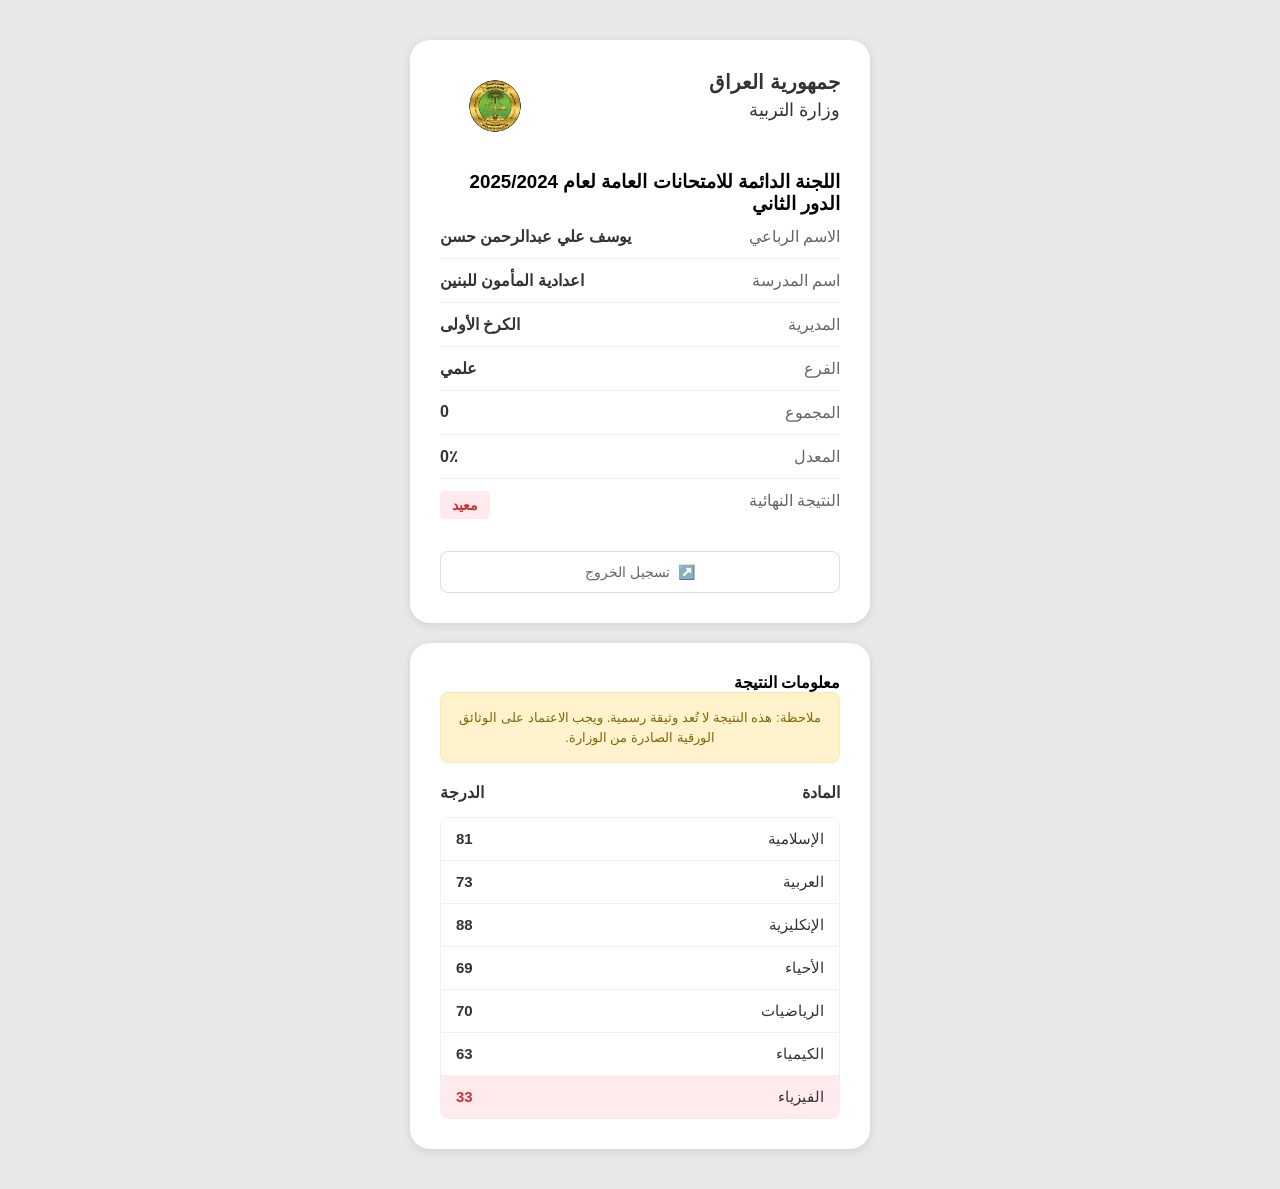
==== results.html @ f9cf69ae "Add exam results website Static site with login page and results display for Iraq Ministry of Educat" ====
<!DOCTYPE html>
<html lang="ar" dir="rtl">
<head>
    <meta charset="UTF-8">
    <meta name="viewport" content="width=device-width, initial-scale=1.0">
    <title>نتائج الامتحانات</title>
    <link rel="stylesheet" href="style.css">
</head>
<body>
    <div class="results-main-container">
        <!-- بطاقة المعلومات الأساسية -->
        <div class="results-card">
            <div class="results-header">
                <div class="header-text">
                    <h1>جمهورية العراق</h1>
                    <h2>وزارة التربية</h2>
                </div>
                <img src="iraq_logo.png" alt="شعار جمهورية العراق" class="logo">
            </div>
            
            <h3>اللجنة الدائمة للامتحانات العامة لعام 2025/2024 الدور الثاني</h3>

            <div class="student-info-table">
                <div class="student-info-row">
                    <span class="student-info-label">الاسم الرباعي</span>
                    <span class="student-info-value">يوسف علي عبدالرحمن حسن</span>
                </div>
                <div class="student-info-row">
                    <span class="student-info-label">اسم المدرسة</span>
                    <span class="student-info-value">اعدادية المأمون للبنين</span>
                </div>
                <div class="student-info-row">
                    <span class="student-info-label">المديرية</span>
                    <span class="student-info-value">الكرخ الأولى</span>
                </div>
                <div class="student-info-row">
                    <span class="student-info-label">الفرع</span>
                    <span class="student-info-value">علمي</span>
                </div>
                <div class="student-info-row">
                    <span class="student-info-label">المجموع</span>
                    <span class="student-info-value">0</span>
                </div>
                <div class="student-info-row">
                    <span class="student-info-label">المعدل</span>
                    <span class="student-info-value">0٪</span>
                </div>
                <div class="student-info-row">
                    <span class="student-info-label">النتيجة النهائية</span>
                    <span class="final-result">معيد</span>
                </div>
            </div>

            <a href="index.html" class="logout-btn">
                <span>↗</span>
                <span>تسجيل الخروج</span>
            </a>
        </div>

        <!-- بطاقة معلومات النتيجة -->
        <div class="results-card">
            <h4>معلومات النتيجة</h4>
            
            <div class="warning-box">
                ملاحظة: هذه النتيجة لا تُعد وثيقة رسمية. ويجب الاعتماد على الوثائق الورقية الصادرة من الوزارة.
            </div>

            <div class="grades-section">
                <span>المادة</span>
                <span>الدرجة</span>
            </div>

            <div class="grades-list">
                <div class="grade-row">
                    <span class="grade-subject">الإسلامية</span>
                    <span class="grade-value">81</span>
                </div>
                <div class="grade-row">
                    <span class="grade-subject">العربية</span>
                    <span class="grade-value">73</span>
                </div>
                <div class="grade-row">
                    <span class="grade-subject">الإنكليزية</span>
                    <span class="grade-value">88</span>
                </div>
                <div class="grade-row">
                    <span class="grade-subject">الأحياء</span>
                    <span class="grade-value">69</span>
                </div>
                <div class="grade-row">
                    <span class="grade-subject">الرياضيات</span>
                    <span class="grade-value">70</span>
                </div>
                <div class="grade-row">
                    <span class="grade-subject">الكيمياء</span>
                    <span class="grade-value">63</span>
                </div>
                <div class="grade-row failed">
                    <span class="grade-subject">الفيزياء</span>
                    <span class="grade-value">33</span>
                </div>
            </div>
        </div>
    </div>
</body>
</html>
---- style.css ----
* {
    margin: 0;
    padding: 0;
    box-sizing: border-box;
}

body {
    font-family: -apple-system, BlinkMacSystemFont, "Segoe UI", Roboto, "Helvetica Neue", Arial, "Noto Sans", sans-serif, "Apple Color Emoji", "Segoe UI Emoji", "Segoe UI Symbol", "Noto Color Emoji";
    background-color: #e8e8e8;
    min-height: 100vh;
    direction: rtl;
    text-align: right;
    display: flex;
    justify-content: center;
    align-items: center;
    padding: 20px;
}

.container {
    max-width: 400px;
    width: 100%;
    background: white;
    border-radius: 20px;
    box-shadow: 0 2px 10px rgba(0, 0, 0, 0.1);
    padding: 40px 30px;
    margin: 0 auto;
}

.header {
    display: flex;
    align-items: center;
    justify-content: space-between;
    margin-bottom: 40px;
    position: relative;
}

.header-text {
    flex: 1;
    text-align: right;
}

.logo {
    width: 80px;
    height: 80px;
    border-radius: 50%;
    margin-left: 20px;
}

.header h1 {
    font-size: 24px;
    color: #333;
    margin-bottom: 5px;
    font-weight: bold;
    line-height: 1.2;
}

.header h2 {
    font-size: 20px;
    color: #333;
    margin-bottom: 0;
    font-weight: normal;
    line-height: 1.2;
}

.login-box h3 {
    font-size: 28px;
    color: #333;
    margin-bottom: 20px;
    text-align: right;
    font-weight: bold;
}

.login-box p {
    font-size: 16px;
    color: #666;
    margin-bottom: 25px;
    line-height: 1.5;
    text-align: right;
}

form {
    display: flex;
    flex-direction: column;
}

label {
    font-size: 16px;
    color: #333;
    margin-bottom: 8px;
    font-weight: normal;
    text-align: right;
}

input {
    padding: 15px 20px;
    border: 1px solid #ddd;
    border-radius: 8px;
    font-size: 16px;
    margin-bottom: 20px;
    background: #fff;
    transition: border-color 0.3s, box-shadow 0.3s;
    text-align: right;
    direction: rtl;
}

input:focus {
    outline: none;
    border-color: #4CAF50;
    box-shadow: 0 0 0 2px rgba(76, 175, 80, 0.2);
}

input::placeholder {
    color: #999;
    text-align: right;
}

.login-button {
    background: #4CAF50;
    color: white;
    padding: 18px;
    border: none;
    border-radius: 8px;
    font-size: 18px;
    font-weight: bold;
    cursor: pointer;
    transition: background-color 0.3s;
    margin-top: 10px;
}

.login-button:hover {
    background: #45a049;
}

.footer-text {
    font-size: 14px;
    color: #888;
    text-align: center;
    margin-top: 30px;
}

/* Results Page Specific Styles */
.results-container {
    max-width: 500px;
    width: 100%;
    margin: 20px auto;
    background: white;
    border-radius: 20px;
    padding: 30px;
    box-shadow: 0 2px 10px rgba(0, 0, 0, 0.1);
}

.results-main-container {
    max-width: 500px;
    margin: 0 auto;
    display: flex;
    flex-direction: column;
    gap: 20px;
    padding: 20px;
}

.results-card {
    background: white;
    border-radius: 20px;
    padding: 30px;
    box-shadow: 0 2px 10px rgba(0, 0, 0, 0.1);
}

.results-header {
    display: flex;
    align-items: center;
    justify-content: space-between;
    margin-bottom: 30px;
}

.results-header .header-text {
    flex: 1;
    text-align: right;
}

.results-header .logo {
    width: 70px;
    height: 70px;
    margin-left: 20px;
}

.results-header h1 {
    font-size: 20px;
    color: #333;
    margin-bottom: 5px;
    font-weight: bold;
}

.results-header h2 {
    font-size: 18px;
    color: #333;
    margin-bottom: 20px;
    font-weight: normal;
}

.results-header h3 {
    font-size: 16px;
    color: #333;
    margin-bottom: 0;
    clear: both;
    text-align: center;
    font-weight: bold;
}

.student-info-table {
    width: 100%;
    margin-bottom: 20px;
}

.student-info-row {
    display: flex;
    justify-content: space-between;
    padding: 12px 0;
    border-bottom: 1px solid #f0f0f0;
    font-size: 16px;
}

.student-info-row:last-child {
    border-bottom: none;
}

.student-info-label {
    color: #666;
    font-weight: normal;
}

.student-info-value {
    color: #333;
    font-weight: bold;
}

.final-result {
    background-color: #ffebee;
    color: #d32f2f;
    padding: 6px 12px;
    border-radius: 4px;
    font-size: 14px;
    font-weight: bold;
}

.logout-btn {
    display: flex;
    align-items: center;
    justify-content: center;
    gap: 8px;
    background: white;
    border: 1px solid #ddd;
    padding: 12px;
    border-radius: 8px;
    color: #666;
    text-decoration: none;
    font-size: 14px;
    margin-top: 15px;
    transition: background-color 0.3s;
}

.logout-btn:hover {
    background-color: #f5f5f5;
}

.info-section h4 {
    font-size: 18px;
    color: #333;
    margin-bottom: 15px;
    text-align: center;
    font-weight: bold;
}

.warning-box {
    background-color: #fff3cd;
    border: 1px solid #ffeaa7;
    color: #856404;
    padding: 15px;
    border-radius: 8px;
    margin-bottom: 20px;
    font-size: 13px;
    line-height: 1.5;
    text-align: center;
}

.grades-section {
    display: flex;
    justify-content: space-between;
    margin-bottom: 15px;
    font-weight: bold;
    color: #333;
}

.grades-list {
    background-color: #ffffff;
    border-radius: 8px;
    overflow: hidden;
    border: 1px solid #f0f0f0;
}

.grade-row {
    display: flex;
    justify-content: space-between;
    padding: 12px 15px;
    border-bottom: 1px solid #f0f0f0;
    font-size: 15px;
    background-color: #ffffff;
}

.grade-row:last-child {
    border-bottom: none;
}

.grade-subject {
    color: #333;
    font-weight: normal;
}

.grade-value {
    color: #333;
    font-weight: bold;
}

/* Special styling for failed subjects */
.grade-row.failed {
    background-color: #ffebee;
}

.grade-row.failed .grade-value {
    color: #d32f2f;
}

/* Responsive design */
@media (max-width: 768px) {
    .container, .results-container, .results-card {
        margin: 10px;
        padding: 20px;
    }
    
    .header h1, .results-header h1 {
        font-size: 20px;
    }
    
    .header h2, .results-header h2 {
        font-size: 18px;
    }
    
    .login-box h3 {
        font-size: 24px;
    }
    
    .login-box p {
        font-size: 14px;
    }
    
    input {
        padding: 12px 15px;
        font-size: 15px;
    }
    
    .login-button {
        padding: 16px;
        font-size: 16px;
    }
    
    .footer-text {
        font-size: 12px;
    }
    
    .logo, .results-header .logo {
        width: 60px;
        height: 60px;
    }
    
    .student-info-row {
        font-size: 14px;
        padding: 10px 0;
    }
    
    .grade-row {
        padding: 10px 12px;
        font-size: 14px;
    }
}
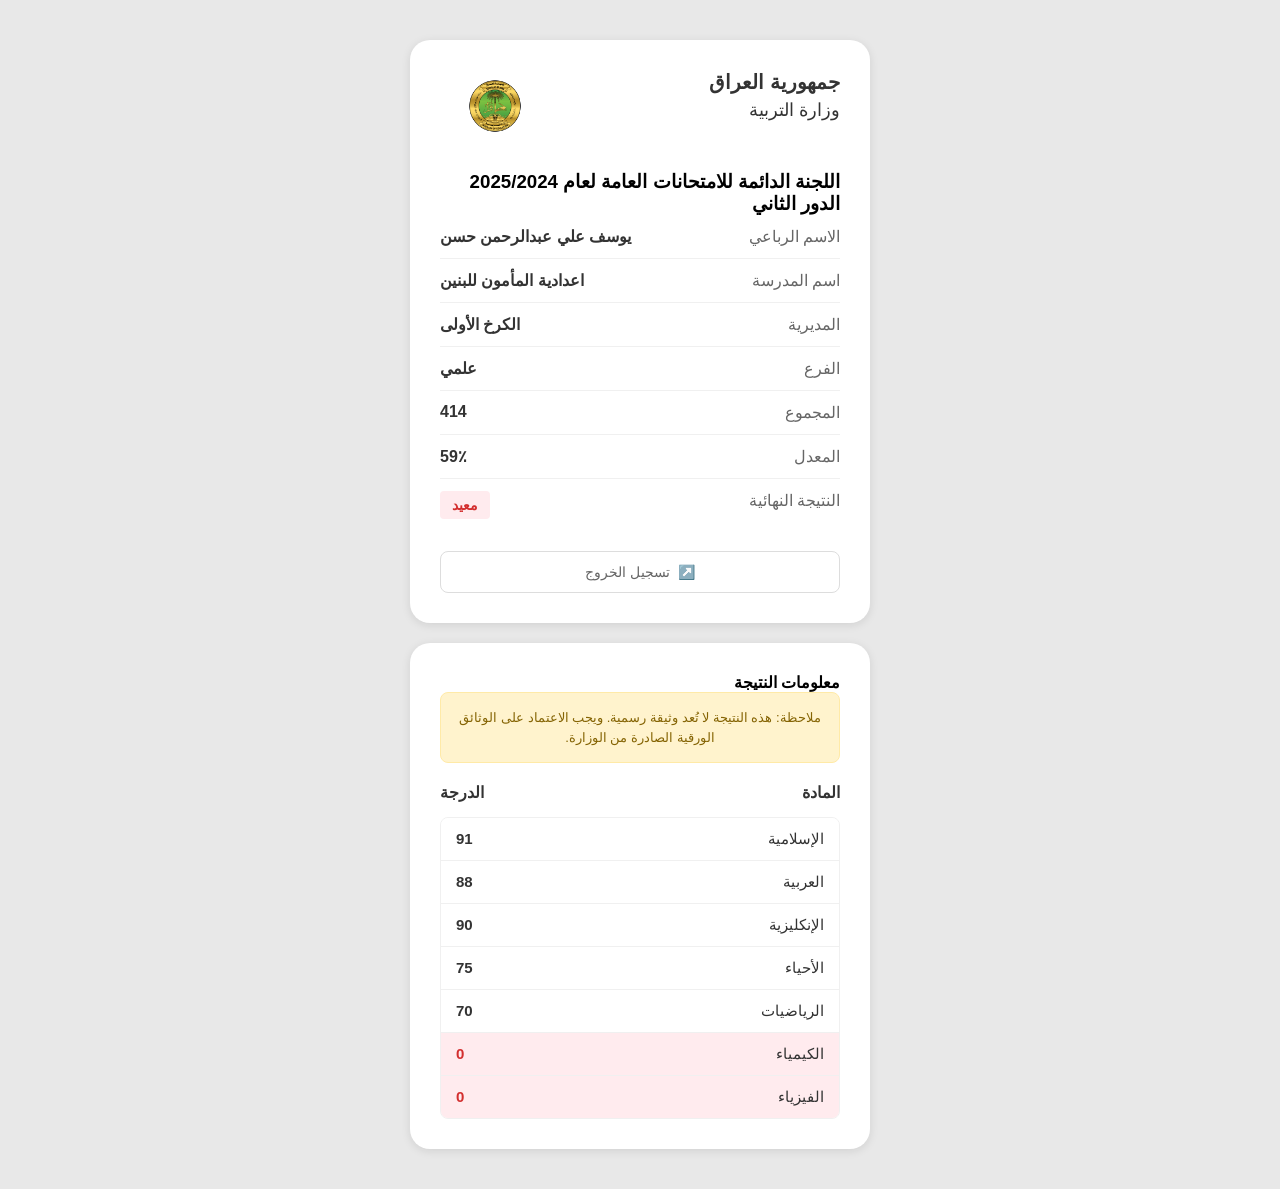
==== commit 2e30ef56: "Update exam grades on results page Co-Authored-By: Claude Opus 4.8 <noreply@anthropic.com> Claude-Se" ====
--- a/results.html
+++ b/results.html
@@ -39,11 +39,11 @@
                 </div>
                 <div class="student-info-row">
                     <span class="student-info-label">المجموع</span>
-                    <span class="student-info-value">0</span>
+                    <span class="student-info-value">414</span>
                 </div>
                 <div class="student-info-row">
                     <span class="student-info-label">المعدل</span>
-                    <span class="student-info-value">0٪</span>
+                    <span class="student-info-value">59٪</span>
                 </div>
                 <div class="student-info-row">
                     <span class="student-info-label">النتيجة النهائية</span>
@@ -73,31 +73,31 @@
             <div class="grades-list">
                 <div class="grade-row">
                     <span class="grade-subject">الإسلامية</span>
-                    <span class="grade-value">81</span>
+                    <span class="grade-value">91</span>
                 </div>
                 <div class="grade-row">
                     <span class="grade-subject">العربية</span>
-                    <span class="grade-value">73</span>
+                    <span class="grade-value">88</span>
                 </div>
                 <div class="grade-row">
                     <span class="grade-subject">الإنكليزية</span>
-                    <span class="grade-value">88</span>
+                    <span class="grade-value">90</span>
                 </div>
                 <div class="grade-row">
                     <span class="grade-subject">الأحياء</span>
-                    <span class="grade-value">69</span>
+                    <span class="grade-value">75</span>
                 </div>
                 <div class="grade-row">
                     <span class="grade-subject">الرياضيات</span>
                     <span class="grade-value">70</span>
                 </div>
-                <div class="grade-row">
+                <div class="grade-row failed">
                     <span class="grade-subject">الكيمياء</span>
-                    <span class="grade-value">63</span>
+                    <span class="grade-value">0</span>
                 </div>
                 <div class="grade-row failed">
                     <span class="grade-subject">الفيزياء</span>
-                    <span class="grade-value">33</span>
+                    <span class="grade-value">0</span>
                 </div>
             </div>
         </div>
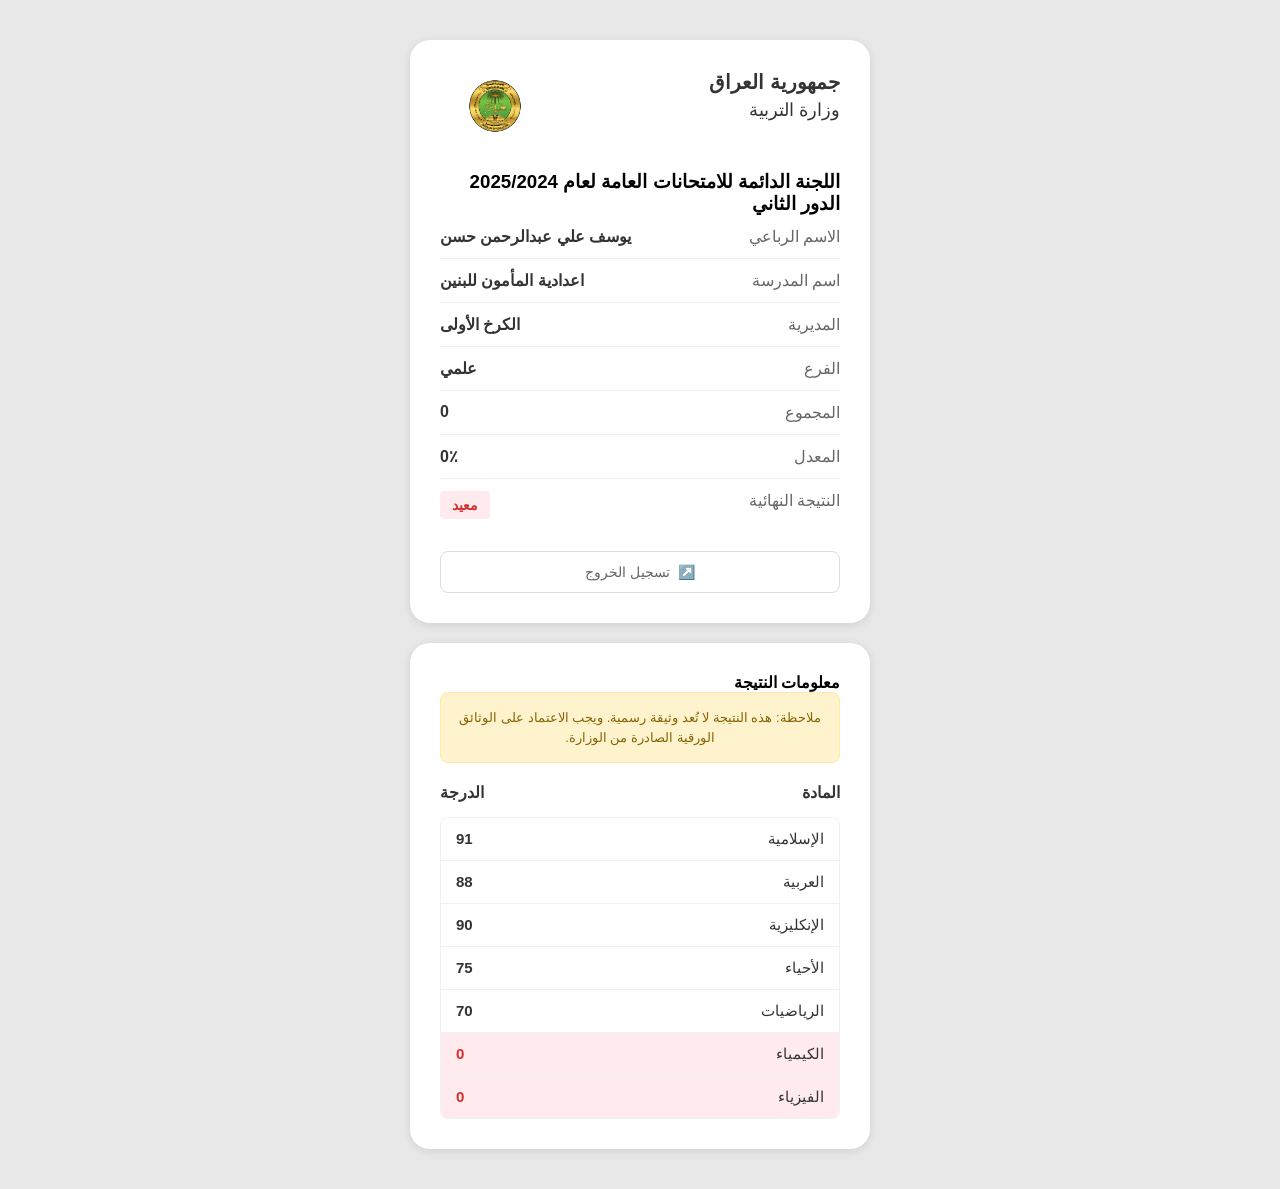
==== commit a7850e14: "Reset total and average to zero on results page Co-Authored-By: Claude Opus 4.8 <noreply@anthropic.c" ====
--- a/results.html
+++ b/results.html
@@ -39,11 +39,11 @@
                 </div>
                 <div class="student-info-row">
                     <span class="student-info-label">المجموع</span>
-                    <span class="student-info-value">414</span>
+                    <span class="student-info-value">0</span>
                 </div>
                 <div class="student-info-row">
                     <span class="student-info-label">المعدل</span>
-                    <span class="student-info-value">59٪</span>
+                    <span class="student-info-value">0٪</span>
                 </div>
                 <div class="student-info-row">
                     <span class="student-info-label">النتيجة النهائية</span>
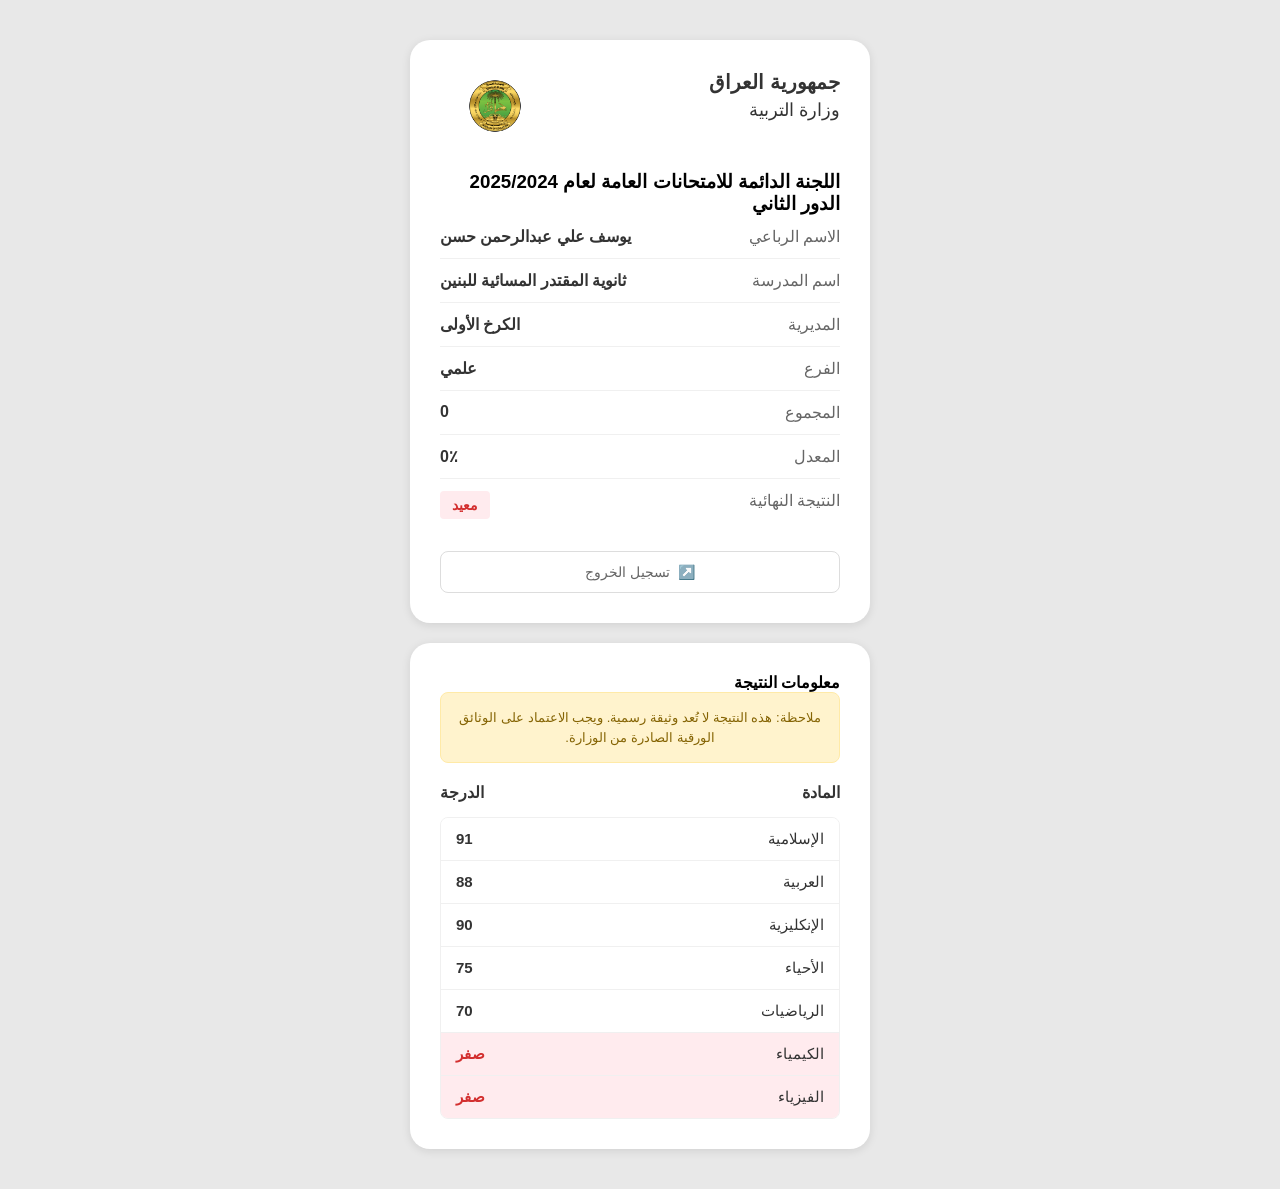
==== commit 49c3ef22: "Show 'صفر' for zero subjects and update school name Co-Authored-By: Claude Opus 4.8 <noreply@anthrop" ====
--- a/results.html
+++ b/results.html
@@ -27,7 +27,7 @@
                 </div>
                 <div class="student-info-row">
                     <span class="student-info-label">اسم المدرسة</span>
-                    <span class="student-info-value">اعدادية المأمون للبنين</span>
+                    <span class="student-info-value">ثانوية المقتدر المسائية للبنين</span>
                 </div>
                 <div class="student-info-row">
                     <span class="student-info-label">المديرية</span>
@@ -93,11 +93,11 @@
                 </div>
                 <div class="grade-row failed">
                     <span class="grade-subject">الكيمياء</span>
-                    <span class="grade-value">0</span>
+                    <span class="grade-value">صفر</span>
                 </div>
                 <div class="grade-row failed">
                     <span class="grade-subject">الفيزياء</span>
-                    <span class="grade-value">0</span>
+                    <span class="grade-value">صفر</span>
                 </div>
             </div>
         </div>
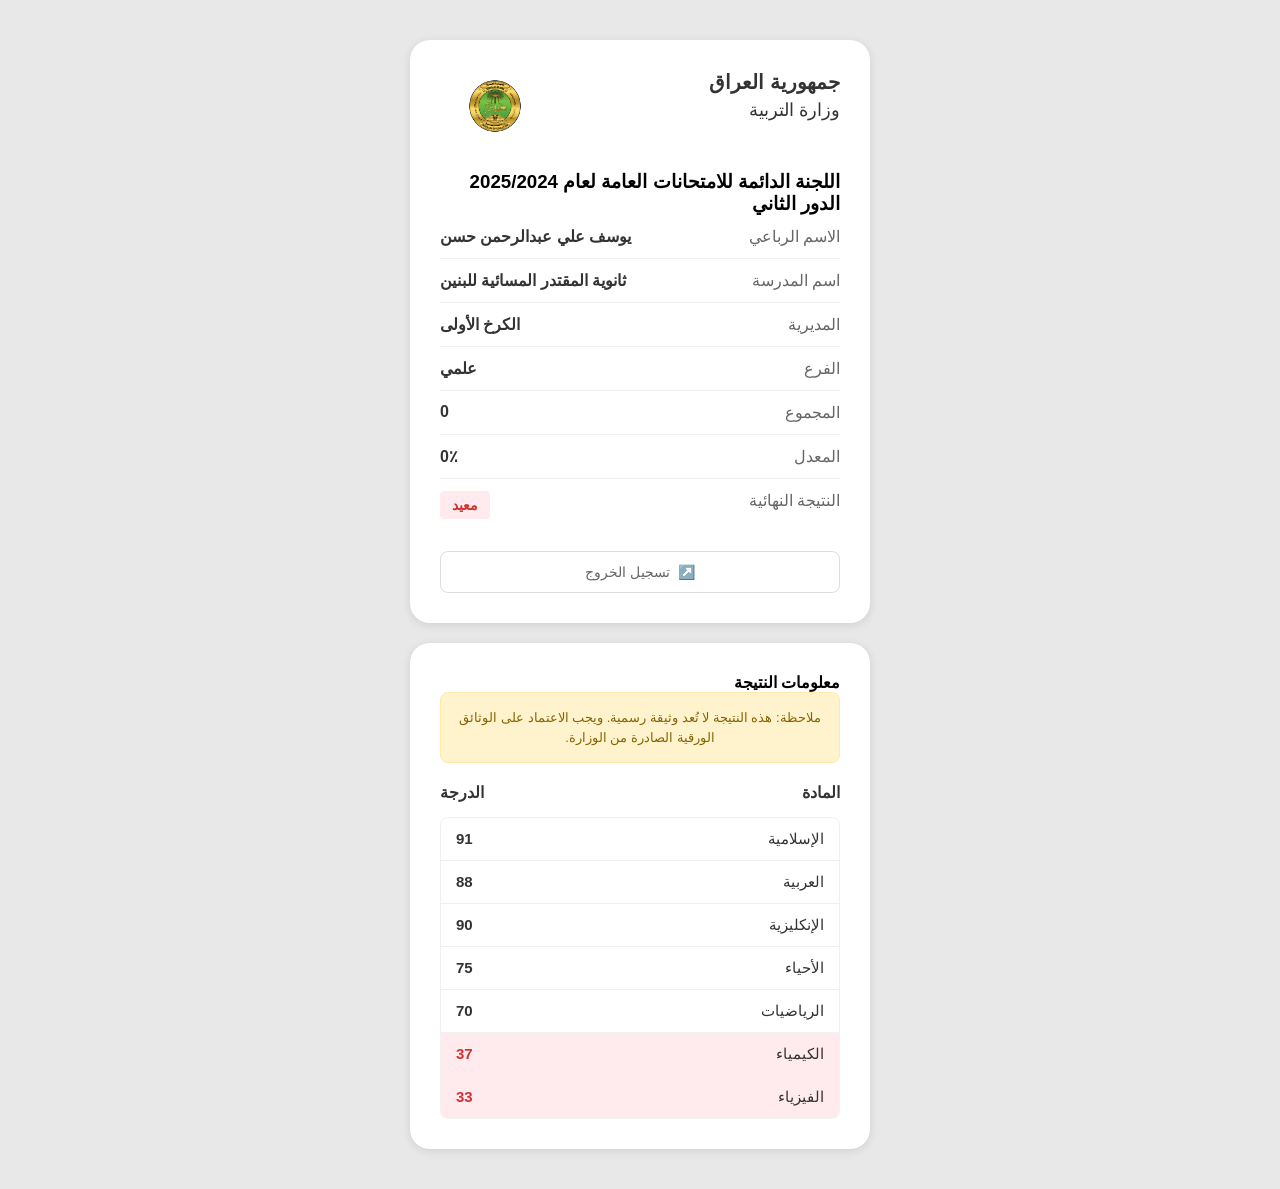
==== commit 5ce573c2: "Set physics 33 and chemistry 37, both failing Co-Authored-By: Claude Opus 4.8 <noreply@anthropic.com" ====
--- a/results.html
+++ b/results.html
@@ -93,11 +93,11 @@
                 </div>
                 <div class="grade-row failed">
                     <span class="grade-subject">الكيمياء</span>
-                    <span class="grade-value">صفر</span>
+                    <span class="grade-value">37</span>
                 </div>
                 <div class="grade-row failed">
                     <span class="grade-subject">الفيزياء</span>
-                    <span class="grade-value">صفر</span>
+                    <span class="grade-value">33</span>
                 </div>
             </div>
         </div>
